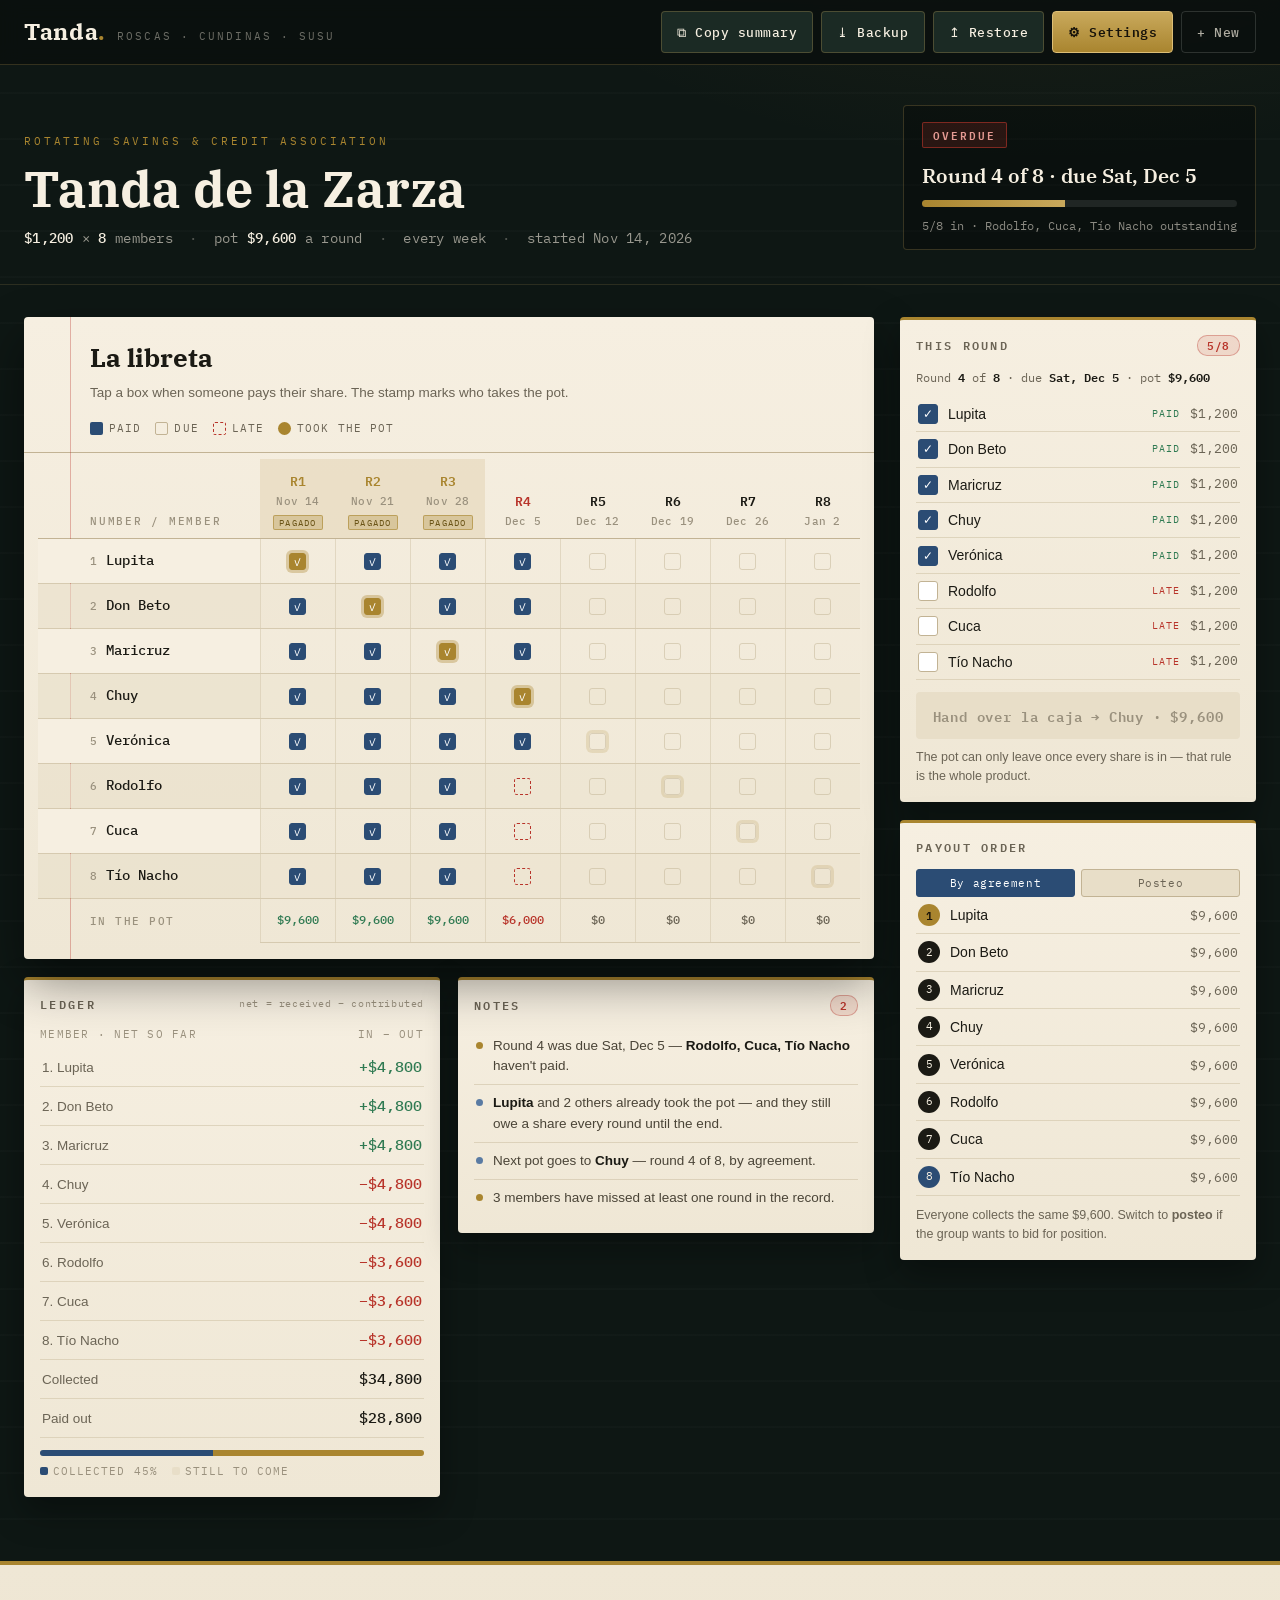
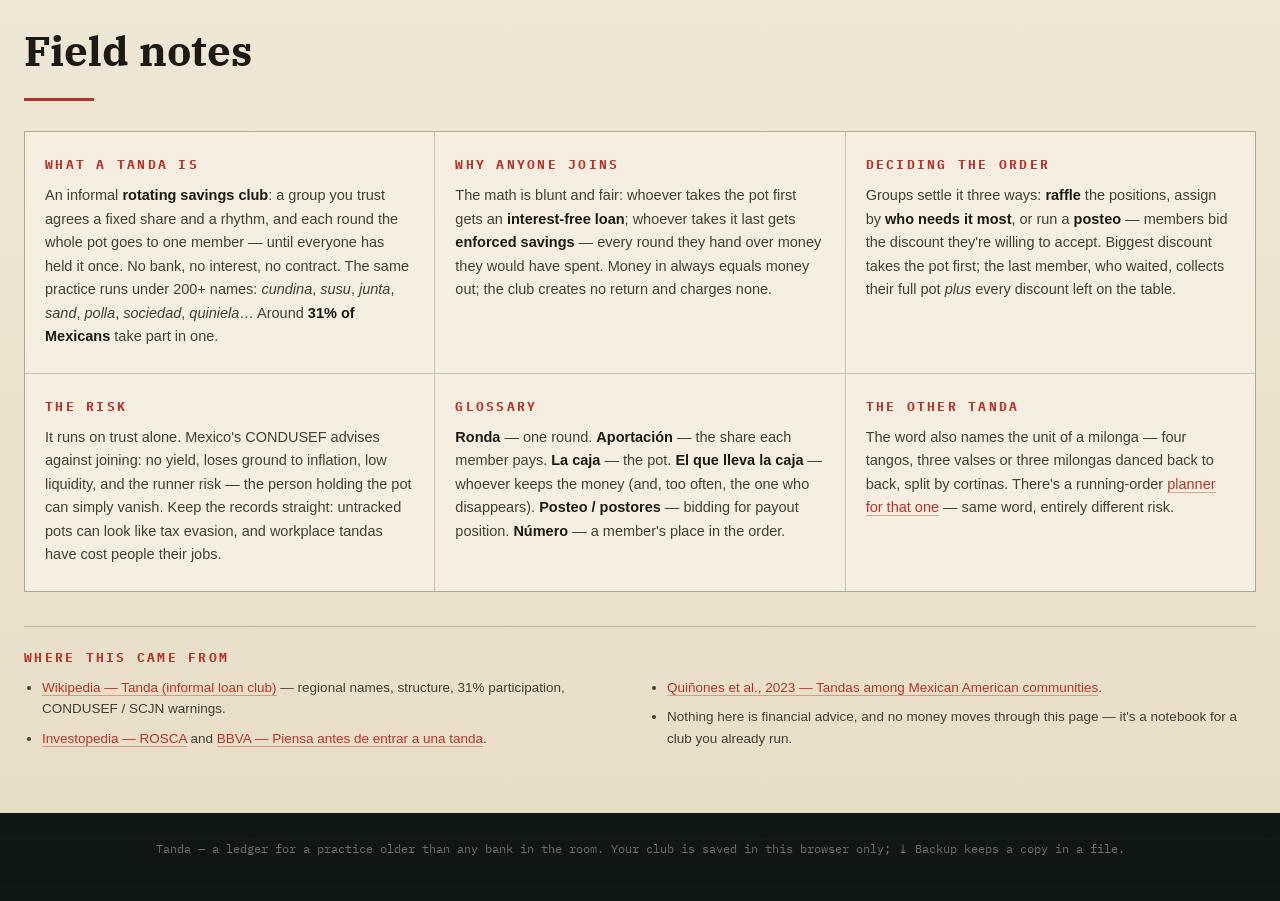
==== index.html @ b84a620b "Initialize project" ====
<!DOCTYPE html>
<html lang="en">
<head>
<meta charset="utf-8">
<meta name="viewport" content="width=device-width, initial-scale=1">
<title>Tanda — the rotating savings club ledger</title>
<meta name="description" content="Tanda, cundina, susu: a rotating savings and credit association. Track rounds, contributions, payouts and who still owes — with the posteo bidding order.">
<link rel="preconnect" href="https://fonts.googleapis.com">
<link rel="preconnect" href="https://fonts.gstatic.com" crossorigin>
<link href="https://fonts.googleapis.com/css2?family=IBM+Plex+Mono:wght@400;500;600&family=IBM+Plex+Serif:ital,wght@0,600;0,700;1,600&display=swap" rel="stylesheet">
<link rel="stylesheet" href="styles.css">
<link rel="icon" href="data:image/svg+xml,%3Csvg xmlns='http://www.w3.org/2000/svg' viewBox='0 0 32 32'%3E%3Crect width='32' height='32' fill='%230e1714'/%3E%3Ctext x='16' y='23' font-family='monospace' font-size='17' fill='%23a9852f' text-anchor='middle'%3ET%3C/text%3E%3C/svg%3E">
</head>
<body>

<header class="topbar">
  <div class="topbar-inner">
    <div class="brand">
      <span class="brand-mark">Tanda</span>
      <span class="brand-sub">roscas · cundinas · susu</span>
    </div>
    <nav class="topbar-actions">
      <button id="btnExport" class="btn" title="Copy a plain-text summary of the club">⧉ Copy summary</button>
      <button id="btnBackup" class="btn" title="Download this club as a file you can keep or move">⤓ Backup</button>
      <button id="btnRestore" class="btn" title="Load a club from a backup file">↥ Restore</button>
      <button id="btnSettings" class="btn btn-brass" title="Club rules, members and payout order">⚙ Settings</button>
      <button id="btnNew" class="btn btn-ghost" title="Start a different club">+ New</button>
    </nav>
  </div>
</header>

<section class="headband">
  <div class="head-inner">
    <div class="head-left">
      <p class="eyebrow">Rotating savings &amp; credit association</p>
      <h1 id="clubName">Tanda</h1>
      <p class="head-meta" id="clubMeta"></p>
    </div>
    <div class="head-right">
      <div class="statusbox">
        <span class="status-pill" id="statusPill">—</span>
        <p class="status-line" id="statusLine">—</p>
        <div class="progress" aria-hidden="true"><i id="progressFill"></i></div>
        <p class="status-sub" id="statusSub"></p>
      </div>
    </div>
  </div>
</section>

<main class="layout">
  <section class="col-main">
    <div class="sheet">
      <div class="sheet-head">
        <div>
          <h2>La libreta</h2>
          <p class="sheet-sub">Tap a box when someone pays their share. The stamp marks who takes the pot.</p>
        </div>
        <div class="legend">
          <span><i class="lg lg-paid"></i> paid</span>
          <span><i class="lg lg-due"></i> due</span>
          <span><i class="lg lg-late"></i> late</span>
          <span><i class="lg lg-stamp"></i> took the pot</span>
        </div>
      </div>
      <div class="matrix-scroll">
        <table id="matrix" class="matrix"></table>
      </div>
    </div>

    <div class="below">
      <div class="panel">
        <h3 class="panel-title">Ledger <span class="panel-note">net = received − contributed</span></h3>
        <div id="ledgerBody"></div>
      </div>

      <div class="panel">
        <h3 class="panel-title">Notes <span id="noteBadge" class="badge"></span></h3>
        <ul id="notesBody" class="notes"></ul>
      </div>
    </div>
  </section>

  <aside class="col-side">
    <div class="panel">
      <h3 class="panel-title">This round <span id="roundBadge" class="badge"></span></h3>
      <div id="roundBody"></div>
    </div>

    <div class="panel">
      <h3 class="panel-title">Payout order</h3>
      <div id="orderBody"></div>
    </div>
  </aside>
</main>

<section class="fieldnotes">
  <div class="fieldnotes-inner">
    <h2 class="fn-title">Field notes</h2>

    <div class="fn-grid">
      <article class="fn-card">
        <h4>What a tanda is</h4>
        <p>An informal <b>rotating savings club</b>: a group you trust agrees a fixed share and a rhythm, and each round the whole pot goes to one member — until everyone has held it once. No bank, no interest, no contract. The same practice runs under 200+ names: <i>cundina</i>, <i>susu</i>, <i>junta</i>, <i>sand</i>, <i>polla</i>, <i>sociedad</i>, <i>quiniela</i>… Around <b>31% of Mexicans</b> take part in one.</p>
      </article>
      <article class="fn-card">
        <h4>Why anyone joins</h4>
        <p>The math is blunt and fair: whoever takes the pot first gets an <b>interest-free loan</b>; whoever takes it last gets <b>enforced savings</b> — every round they hand over money they would have spent. Money in always equals money out; the club creates no return and charges none.</p>
      </article>
      <article class="fn-card">
        <h4>Deciding the order</h4>
        <p>Groups settle it three ways: <b>raffle</b> the positions, assign by <b>who needs it most</b>, or run a <b>posteo</b> — members bid the discount they're willing to accept. Biggest discount takes the pot first; the last member, who waited, collects their full pot <i>plus</i> every discount left on the table.</p>
      </article>
      <article class="fn-card">
        <h4>The risk</h4>
        <p>It runs on trust alone. Mexico's CONDUSEF advises against joining: no yield, loses ground to inflation, low liquidity, and the runner risk — the person holding the pot can simply vanish. Keep the records straight: untracked pots can look like tax evasion, and workplace tandas have cost people their jobs.</p>
      </article>
      <article class="fn-card">
        <h4>Glossary</h4>
        <p><b>Ronda</b> — one round. <b>Aportación</b> — the share each member pays. <b>La caja</b> — the pot. <b>El que lleva la caja</b> — whoever keeps the money (and, too often, the one who disappears). <b>Posteo / postores</b> — bidding for payout position. <b>Número</b> — a member's place in the order.</p>
      </article>
      <article class="fn-card">
        <h4>The other tanda</h4>
        <p>The word also names the unit of a milonga — four tangos, three valses or three milongas danced back to back, split by cortinas. There's a running-order <a href="milonga-planner/index.html">planner for that one</a> — same word, entirely different risk.</p>
      </article>
    </div>

    <div class="fn-sources">
      <h4>Where this came from</h4>
      <ul>
        <li><a href="https://en.wikipedia.org/wiki/Tanda_(informal_loan_club)" target="_blank" rel="noopener">Wikipedia — Tanda (informal loan club)</a> — regional names, structure, 31% participation, CONDUSEF / SCJN warnings.</li>
        <li><a href="https://www.investopedia.com/terms/r/rotating-credit-and-savings-association.asp" target="_blank" rel="noopener">Investopedia — ROSCA</a> and <a href="https://www.bbva.mx/educacion-financiera/blog/piensa-antes-de-entrar-a-una-tanda.html" target="_blank" rel="noopener">BBVA — Piensa antes de entrar a una tanda</a>.</li>
        <li><a href="https://pmc.ncbi.nlm.nih.gov/articles/PMC10242226/" target="_blank" rel="noopener">Quiñones et al., 2023 — Tandas among Mexican American communities</a>.</li>
        <li>Nothing here is financial advice, and no money moves through this page — it's a notebook for a club you already run.</li>
      </ul>
    </div>
  </div>
</section>

<footer class="foot">
  <p>Tanda — a ledger for a practice older than any bank in the room. Your club is saved in this browser only; ⤓ Backup keeps a copy in a file.</p>
</footer>

<!-- Settings -->
<div id="modal" class="modal" hidden role="dialog" aria-modal="true" aria-labelledby="modalTitle">
  <div class="modal-backdrop" data-close></div>
  <div class="modal-card">
    <header class="modal-head">
      <div>
        <p class="eyebrow">Club rules</p>
        <h3 id="modalTitle">Settings</h3>
      </div>
      <button class="modal-x" data-close aria-label="Close">✕</button>
    </header>

    <div class="modal-body">
      <div class="grid-2">
        <label class="field">
          <span>Club name</span>
          <input type="text" id="fName" maxlength="48" placeholder="Tanda de la Zarza">
        </label>
        <label class="field">
          <span>Currency symbol</span>
          <input type="text" id="fCurrency" maxlength="6" placeholder="$">
        </label>
        <label class="field">
          <span>Share per member, per round</span>
          <input type="number" id="fShare" min="1" step="1" placeholder="1200">
        </label>
        <label class="field">
          <span>Rhythm</span>
          <select id="fFreq">
            <option value="7">Weekly</option>
            <option value="14">Every 2 weeks</option>
            <option value="15">Twice a month</option>
            <option value="30">Monthly</option>
          </select>
        </label>
        <label class="field">
          <span>First round due</span>
          <input type="date" id="fStart">
        </label>
        <label class="field">
          <span>Organizer's cut <small>optional</small></span>
          <div class="split">
            <select id="fCommType">
              <option value="none">none</option>
              <option value="pct">% of pot</option>
              <option value="fixed">fixed, per round</option>
            </select>
            <input type="number" id="fCommValue" min="0" step="1" value="0">
          </div>
        </label>
      </div>

      <label class="field">
        <span>Payout order</span>
        <select id="fOrderMode">
          <option value="fixed">By agreement — set the order here</option>
          <option value="posteo">Posteo — members bid a discount for position</option>
        </select>
        <small class="field-hint" id="orderHint"></small>
      </label>

      <div class="field">
        <span>Members <small>— the numbers, top takes the pot first</small></span>
        <div id="membersList" class="members-list"></div>
        <button id="btnAddMember" class="btn btn-small">+ Add member</button>
      </div>
    </div>

    <footer class="modal-foot">
      <button id="btnDeleteClub" class="btn btn-ghost btn-danger">Delete club</button>
      <span class="spacer"></span>
      <button id="btnCancel" class="btn btn-ghost" data-close>Cancel</button>
      <button id="btnSave" class="btn btn-brass">Save</button>
    </footer>
  </div>
</div>

<input type="file" id="restoreFile" accept=".json,application/json" hidden aria-hidden="true">

<div id="toast" class="toast" role="status" aria-live="polite"></div>

<script src="app.js"></script>
</body>
</html>
---- styles.css ----
/* ============================================================
   TANDA — rotating savings club ledger
   Aesthetic: the notebook the club is actually kept in.
   Bottle-green desk · cream ledger paper · red margin rule ·
   indigo ink · brass stamps. IBM Plex Serif + Mono.
   ============================================================ */

:root{
  --desk:        #0e1714;
  --desk-2:      #14201b;
  --desk-3:      #1b2a24;
  --paper:       #f6efe1;
  --paper-2:     #efe7d5;
  --paper-3:     #e8dec8;
  --rule:        #d6cab0;
  --rule-2:      #c2b394;
  --ink:         #1b1a14;
  --ink-soft:    #6b6455;
  --ink-faint:   #9a917e;
  --red:         #b8342a;
  --red-soft:    #d9695f;
  --indigo:      #2b4c74;
  --indigo-soft: #5a7ba3;
  --brass:       #a9852f;
  --brass-soft:  #c9a95c;
  --ok:          #2f7a52;
  --shadow:      0 22px 50px rgba(0,0,0,.45);
  --serif: "IBM Plex Serif", Georgia, "Times New Roman", serif;
  --mono:  "IBM Plex Mono", ui-monospace, SFMono-Regular, Menlo, monospace;
  --sans:  -apple-system, BlinkMacSystemFont, "Segoe UI", Roboto, "Helvetica Neue", Arial, sans-serif;
  --rad: 4px;
}

*{ box-sizing:border-box; }
body{
  margin:0;
  background:
    radial-gradient(1000px 520px at 82% -6%, rgba(169,133,47,.10), transparent 60%),
    repeating-linear-gradient(180deg, rgba(255,255,255,.014) 0 2px, transparent 2px 46px),
    var(--desk);
  color:var(--paper);
  font-family:var(--sans);
  font-size:16px;
  line-height:1.6;
  -webkit-font-smoothing:antialiased;
}
a{ color:var(--brass-soft); text-decoration:none; border-bottom:1px solid rgba(201,169,92,.4); }
a:hover{ color:#e3ca92; border-bottom-color:#e3ca92; }
code{ font-family:var(--mono); font-size:.9em; background:rgba(255,255,255,.07); padding:1px 5px; border-radius:3px; }

/* ---------- Buttons ---------- */
.btn{
  font-family:var(--mono); font-size:13px; font-weight:500; letter-spacing:.04em;
  color:var(--paper); background:var(--desk-3);
  border:1px solid rgba(201,169,92,.28); padding:9px 15px; border-radius:var(--rad);
  cursor:pointer; transition:.15s; white-space:nowrap;
}
.btn:hover{ background:#24352d; border-color:var(--brass-soft); transform:translateY(-1px); }
.btn:active{ transform:none; }
.btn-brass{ background:linear-gradient(180deg, #c9a95c, #a9852f); color:#16120a; border-color:#dcbe76; font-weight:600; }
.btn-brass:hover{ background:linear-gradient(180deg, #dcbe76, #b89438); color:#16120a; }
.btn-ghost{ background:transparent; border-color:rgba(255,255,255,.14); color:rgba(246,239,225,.7); }
.btn-ghost:hover{ color:var(--paper); background:rgba(255,255,255,.05); border-color:rgba(255,255,255,.3); }
.btn-small{ padding:6px 11px; font-size:12px; }
.btn-danger{ color:var(--red-soft); border-color:rgba(184,52,42,.5); }
.btn-danger:hover{ background:var(--red); color:#fff; border-color:var(--red); }
.btn[disabled]{ opacity:.45; cursor:not-allowed; transform:none !important; }

/* ---------- Topbar ---------- */
.topbar{
  position:sticky; top:0; z-index:40;
  background:rgba(10,16,14,.9); backdrop-filter:blur(10px);
  border-bottom:1px solid rgba(201,169,92,.22);
}
.topbar-inner{
  max-width:1300px; margin:0 auto; padding:11px 24px;
  display:flex; align-items:center; gap:18px; justify-content:space-between;
}
.brand{ display:flex; align-items:baseline; gap:12px; min-width:0; }
.brand-mark{
  font-family:var(--serif); font-weight:700; font-size:23px; letter-spacing:.03em;
  color:var(--paper); line-height:1;
}
.brand-mark::after{ content:"."; color:var(--brass); }
.brand-sub{
  font-family:var(--mono); text-transform:uppercase; letter-spacing:.2em;
  font-size:10.5px; color:rgba(246,239,225,.42); white-space:nowrap;
}
.topbar-actions{ display:flex; gap:8px; flex-wrap:wrap; justify-content:flex-end; }

/* ---------- Head band ---------- */
.headband{ border-bottom:1px solid rgba(201,169,92,.16); }
.head-inner{
  max-width:1300px; margin:0 auto; padding:40px 24px 34px;
  display:flex; gap:36px; align-items:flex-end; justify-content:space-between; flex-wrap:wrap;
}
.eyebrow{
  font-family:var(--mono); text-transform:uppercase; letter-spacing:.26em;
  font-size:11px; color:var(--brass); margin:0 0 12px;
}
.head-left h1{
  font-family:var(--serif); font-weight:700; font-size:clamp(30px,4.4vw,50px);
  line-height:1.08; margin:0; color:var(--paper);
}
.head-meta{
  margin:12px 0 0; font-family:var(--mono); font-size:13.5px; color:rgba(246,239,225,.6);
  letter-spacing:.02em;
}
.head-meta b{ color:var(--paper); font-weight:500; }
.head-meta .sep{ color:rgba(246,239,225,.3); margin:0 8px; }

.statusbox{
  min-width:300px; padding:16px 18px 14px;
  background:rgba(0,0,0,.28); border:1px solid rgba(201,169,92,.24); border-radius:var(--rad);
}
.status-pill{
  display:inline-block; font-family:var(--mono); font-size:11px; font-weight:600;
  text-transform:uppercase; letter-spacing:.18em; padding:3px 10px; border-radius:2px;
  background:rgba(90,123,163,.22); color:#a8c2e0; border:1px solid rgba(90,123,163,.5);
}
.status-pill.warn{ background:rgba(184,52,42,.18); color:#e59a93; border-color:rgba(184,52,42,.6); }
.status-pill.done{ background:rgba(47,122,82,.2); color:#8fd0ac; border-color:rgba(47,122,82,.55); }
.status-pill.ready{ background:rgba(169,133,47,.2); color:#e3ca92; border-color:rgba(169,133,47,.6); }
.status-line{
  margin:12px 0 8px; font-family:var(--serif); font-size:20px; font-weight:600; color:var(--paper);
}
.progress{ height:7px; background:rgba(255,255,255,.09); border-radius:4px; overflow:hidden; }
.progress i{ display:block; height:100%; background:linear-gradient(90deg, var(--brass), var(--brass-soft)); transition:width .4s ease; }
.status-sub{ margin:9px 0 0; font-family:var(--mono); font-size:12px; color:rgba(246,239,225,.55); }

/* ---------- Layout ---------- */
.layout{
  max-width:1300px; margin:0 auto; padding:32px 24px 16px;
  display:grid; grid-template-columns:minmax(0,1fr) 356px; gap:26px; align-items:start;
}
.col-side{ display:flex; flex-direction:column; gap:18px; position:sticky; top:74px; }
.below{ display:grid; grid-template-columns:1fr 1fr; gap:18px; margin-top:18px; align-items:start; }
.panel-note{ font-family:var(--mono); font-size:10px; letter-spacing:.06em; text-transform:none; color:var(--ink-faint); font-weight:400; }

/* ---------- Paper sheet (matrix) ---------- */
.sheet{
  background:linear-gradient(180deg, var(--paper), var(--paper-2));
  color:var(--ink); border-radius:var(--rad); box-shadow:var(--shadow);
  position:relative; overflow:hidden;
}
.sheet::before{
  content:""; position:absolute; top:0; bottom:0; left:46px; width:1px;
  background:rgba(184,52,42,.34); z-index:1;
}
.sheet-head{
  display:flex; justify-content:space-between; align-items:flex-end; gap:16px;
  padding:20px 22px 14px 66px; border-bottom:1.5px solid var(--rule-2); flex-wrap:wrap;
}
.sheet-head h2{
  font-family:var(--serif); font-size:26px; margin:0; font-weight:700; color:var(--ink);
}
.sheet-sub{ margin:4px 0 0; font-size:13.5px; color:var(--ink-soft); }
.legend{ display:flex; gap:14px; flex-wrap:wrap; font-family:var(--mono); font-size:11px; text-transform:uppercase; letter-spacing:.1em; color:var(--ink-soft); }
.legend span{ display:flex; align-items:center; gap:6px; }
.lg{ width:13px; height:13px; border-radius:2px; display:block; }
.lg-paid{ background:var(--indigo); }
.lg-due{ background:transparent; border:1.5px solid var(--rule-2); }
.lg-late{ background:transparent; border:1.5px dashed var(--red); }
.lg-stamp{ background:var(--brass); border-radius:50%; }

.matrix-scroll{ overflow-x:auto; padding:6px 14px 16px; }
.matrix{ border-collapse:collapse; width:100%; font-family:var(--mono); }

.matrix th, .matrix td{ padding:0; }
.matrix thead th{
  vertical-align:bottom; padding:12px 4px 8px; text-align:center;
  font-weight:500; font-size:11.5px; color:var(--ink-soft);
  border-bottom:1.5px solid var(--rule-2); min-width:64px;
}
.matrix thead th.col-name{
  text-align:left; padding-left:52px; min-width:190px;
  font-size:11px; letter-spacing:.16em; text-transform:uppercase; color:var(--ink-faint);
}
.th-round{ display:flex; flex-direction:column; align-items:center; gap:2px; }
.th-round b{ font-size:13px; color:var(--ink); font-weight:600; }
.th-round span{ font-size:10.5px; color:var(--ink-faint); letter-spacing:.02em; }
th.is-current .th-round b{ color:var(--indigo); }
th.is-late .th-round b{ color:var(--red); }
th.is-done{ background:rgba(169,133,47,.13); }
th.is-done .th-round b{ color:var(--brass); }
.th-stamp{
  display:inline-block; margin-top:3px; font-size:9px; letter-spacing:.14em;
  text-transform:uppercase; color:#6a5417; background:rgba(169,133,47,.28);
  border:1px solid rgba(169,133,47,.6); border-radius:2px; padding:1px 5px;
  font-family:var(--mono); cursor:pointer; transition:.13s;
}
button.th-stamp:hover{ background:rgba(184,52,42,.2); border-color:var(--red); color:var(--red); }

.matrix tbody th{
  text-align:left; font-weight:500; padding:0 10px 0 52px; font-size:13.5px;
  color:var(--ink); border-bottom:1px solid var(--rule); height:44px;
  position:sticky; left:0; background:var(--paper); z-index:2;
  white-space:nowrap;
}
.matrix tbody tr:nth-child(even) th{ background:rgba(232,222,200,.55); }
.matrix tbody tr:nth-child(even) td{ background:rgba(232,222,200,.35); }
.name-order{ color:var(--ink-faint); font-size:11px; margin-right:9px; }
.name-bid{ color:var(--brass); font-size:10.5px; margin-left:8px; letter-spacing:.04em; }
.name-you{ color:var(--indigo); font-size:10px; letter-spacing:.1em; text-transform:uppercase; margin-left:8px; }

.matrix td{ border-bottom:1px solid var(--rule); border-left:1px solid rgba(214,202,176,.6); text-align:center; height:44px; }

.cell{
  width:100%; height:44px; background:none; border:none; cursor:pointer;
  display:grid; place-items:center; padding:0; font:inherit;
}
.cell-box{
  width:17px; height:17px; border-radius:3px; border:1.5px solid var(--rule-2);
  display:grid; place-items:center; font-size:11px; color:#fff; transition:.13s;
}
.cell:hover .cell-box{ border-color:var(--indigo); transform:scale(1.12); }
.cell.is-paid .cell-box{ background:var(--indigo); border-color:var(--indigo); }
.cell.is-late .cell-box{ border-style:dashed; border-color:var(--red); }
.cell.is-late:hover .cell-box{ background:rgba(184,52,42,.15); }
.cell.is-recipient .cell-box{ box-shadow:0 0 0 3px rgba(169,133,47,.35); }
.cell.is-paid.is-recipient .cell-box{ background:var(--brass); border-color:var(--brass); }
.cell.is-future .cell-box{ opacity:.5; }
.cell[disabled]{ cursor:not-allowed; }
.cell[disabled]:hover .cell-box{ transform:none; border-color:var(--rule-2); }

.matrix tfoot td, .matrix tfoot th{
  padding:9px 4px; font-size:11.5px; color:var(--ink-soft); text-align:center;
  border-top:1.5px solid var(--rule-2); font-weight:500;
}
.matrix tfoot th{ text-align:left; padding-left:52px; text-transform:uppercase; letter-spacing:.14em; font-size:10.5px; color:var(--ink-faint); }
.matrix tfoot .full{ color:var(--ok); }
.matrix tfoot .partial{ color:var(--red); }
.col-name-foot{ text-align:left !important; }

/* ---------- Side panels ---------- */
.panel{
  background:linear-gradient(180deg, var(--paper), var(--paper-2));
  color:var(--ink); border-radius:var(--rad); box-shadow:0 14px 34px rgba(0,0,0,.34);
  padding:15px 16px 17px; border-top:3px solid var(--brass);
}
.panel-title{
  font-family:var(--mono); text-transform:uppercase; letter-spacing:.2em; font-size:11.5px;
  font-weight:600; color:var(--ink-soft); margin:0 0 12px;
  display:flex; align-items:center; justify-content:space-between; gap:8px;
}
.badge{
  font-family:var(--mono); font-size:10.5px; letter-spacing:.06em; font-weight:600;
  background:rgba(43,76,116,.13); color:var(--indigo); border:1px solid rgba(43,76,116,.3);
  border-radius:10px; padding:1px 9px;
}
.badge.warn{ background:rgba(184,52,42,.12); color:var(--red); border-color:rgba(184,52,42,.35); }
.badge.brass{ background:rgba(169,133,47,.16); color:#7d6220; border-color:rgba(169,133,47,.45); }

/* round panel */
.round-meta{ font-family:var(--mono); font-size:12px; color:var(--ink-soft); margin:0 0 10px; }
.round-meta b{ color:var(--ink); font-weight:600; }
.payers{ list-style:none; margin:0 0 12px; padding:0; }
.payers li{
  display:flex; align-items:center; gap:10px; padding:6px 2px;
  border-bottom:1px solid rgba(214,202,176,.7); font-size:14px;
}
.payer-btn{
  width:20px; height:20px; flex:none; border-radius:3px; cursor:pointer;
  border:1.5px solid var(--rule-2); background:#fff; display:grid; place-items:center;
  color:#fff; font-size:12px; line-height:1; transition:.13s; padding:0;
}
.payer-btn:hover{ border-color:var(--indigo); }
.payer-btn.on{ background:var(--indigo); border-color:var(--indigo); }
.payer-name{ flex:1; min-width:0; white-space:nowrap; overflow:hidden; text-overflow:ellipsis; }
.payer-amt{ font-family:var(--mono); font-size:13px; color:var(--ink-soft); font-variant-numeric:tabular-nums; }
.payer-flag{ font-family:var(--mono); font-size:10px; letter-spacing:.1em; text-transform:uppercase; color:var(--red); }
.payer-flag.ok{ color:var(--ok); }
.payer-flag.wait{ color:var(--ink-faint); }

.payout-btn{
  width:100%; padding:12px; border:none; border-radius:var(--rad); cursor:pointer;
  background:linear-gradient(180deg, #c9a95c, #a9852f); color:#17120a;
  font-family:var(--mono); font-weight:600; font-size:13.5px; letter-spacing:.06em;
  transition:.15s; box-shadow:0 6px 16px rgba(169,133,47,.3);
}
.payout-btn:hover{ background:linear-gradient(180deg, #dcbe76, #b89438); transform:translateY(-1px); }
.payout-btn[disabled]{ background:var(--paper-3); color:var(--ink-faint); box-shadow:none; cursor:not-allowed; transform:none; }
.payout-done{
  display:flex; align-items:center; justify-content:space-between; gap:10px;
  background:rgba(47,122,82,.12); border:1px solid rgba(47,122,82,.4); border-radius:var(--rad);
  padding:10px 12px; font-family:var(--mono); font-size:12.5px; color:#1f5b3b;
}
.payout-done button{
  background:none; border:none; color:var(--ink-soft); font-family:var(--mono); font-size:11px;
  cursor:pointer; text-decoration:underline; padding:0;
}
.payout-done button:hover{ color:var(--red); }

/* order panel */
.order-list{ list-style:none; margin:0 0 10px; padding:0; }
.order-list li{
  display:flex; align-items:center; gap:10px; padding:7px 2px;
  border-bottom:1px solid rgba(214,202,176,.7); font-size:14px;
}
.order-no{
  font-family:var(--mono); font-size:11px; width:22px; height:22px; flex:none;
  display:grid; place-items:center; border-radius:50%;
  background:var(--ink); color:var(--paper);
}
.order-list li:first-child .order-no{ background:var(--brass); color:#17120a; font-weight:600; }
.order-list li:last-child .order-no{ background:var(--indigo); }
.order-name{ flex:1; min-width:0; white-space:nowrap; overflow:hidden; text-overflow:ellipsis; }
.order-amt{ font-family:var(--mono); font-size:12.5px; color:var(--ink-soft); font-variant-numeric:tabular-nums; }
.order-bid{
  font-family:var(--mono); font-size:10.5px; color:#7d6220; background:rgba(169,133,47,.16);
  border:1px solid rgba(169,133,47,.4); border-radius:2px; padding:1px 6px;
}
.order-mode{
  display:flex; gap:6px; margin-top:2px;
}
.mode-btn{
  flex:1; padding:6px; font-family:var(--mono); font-size:11px; letter-spacing:.06em;
  background:var(--paper-3); border:1px solid var(--rule-2); color:var(--ink-soft);
  border-radius:3px; cursor:pointer; transition:.13s;
}
.mode-btn:hover{ border-color:var(--ink-soft); }
.mode-btn.on{ background:var(--indigo); border-color:var(--indigo); color:#fff; }
.mode-hint{ margin:9px 0 0; font-size:12.5px; color:var(--ink-soft); line-height:1.5; }

/* ledger panel */
.ledger-row{
  display:flex; align-items:baseline; justify-content:space-between; gap:10px;
  padding:7px 2px; border-bottom:1px solid rgba(214,202,176,.7); font-size:13.5px;
}
.ledger-k{ color:var(--ink-soft); }
.ledger-v{ font-family:var(--mono); font-size:15px; font-weight:500; color:var(--ink); font-variant-numeric:tabular-nums; }
.ledger-v.pos{ color:var(--ok); }
.ledger-v.neg{ color:var(--red); }
.ledger-head{ display:flex; justify-content:space-between; font-family:var(--mono); font-size:10.5px; text-transform:uppercase; letter-spacing:.12em; color:var(--ink-faint); padding-bottom:6px; }
.ledger-bar{ height:6px; background:var(--paper-3); border-radius:3px; overflow:hidden; margin-top:12px; display:flex; }
.ledger-bar i{ display:block; height:100%; }
.ledger-bar .in{ background:var(--indigo); }
.ledger-bar .out{ background:var(--brass); }
.ledger-legend{ display:flex; gap:14px; margin-top:7px; font-family:var(--mono); font-size:10.5px; text-transform:uppercase; letter-spacing:.1em; color:var(--ink-faint); }
.ledger-legend i{ width:8px; height:8px; border-radius:2px; display:inline-block; margin-right:5px; }

/* notes */
.notes{ list-style:none; margin:0; padding:0; }
.notes li{
  display:flex; gap:10px; padding:8px 2px; font-size:13.5px; line-height:1.5;
  color:#4a4437; align-items:flex-start;
}
.notes li + li{ border-top:1px solid rgba(214,202,176,.75); }
.notes .dot{ flex:none; width:7px; height:7px; border-radius:50%; margin-top:6px; background:var(--ink-faint); }
.notes li.ok   .dot{ background:var(--ok); }
.notes li.info .dot{ background:var(--indigo-soft); }
.notes li.warn .dot{ background:var(--brass); }
.notes li.err  .dot{ background:var(--red); box-shadow:0 0 0 3px rgba(184,52,42,.16); }
.notes li b{ color:var(--ink); font-weight:600; }
.notes-empty{ color:var(--ink-faint); font-size:13.5px; padding:4px 2px; }

/* ---------- Field notes ---------- */
.fieldnotes{
  margin-top:48px; background:linear-gradient(180deg, var(--paper-2), var(--paper-3));
  color:var(--ink); border-top:4px solid var(--brass);
}
.fieldnotes-inner{ max-width:1300px; margin:0 auto; padding:52px 24px 56px; }
.fn-title{ font-family:var(--serif); font-size:clamp(28px,4vw,42px); margin:0; font-weight:700; }
.fn-title::after{ content:""; display:block; width:70px; height:3px; background:var(--red); margin-top:14px; }
.fn-grid{
  margin-top:30px; display:grid; gap:1px;
  grid-template-columns:repeat(3, minmax(0,1fr));
  background:rgba(27,26,20,.16); border:1px solid rgba(27,26,20,.16);
}
.fn-card{ background:var(--paper); padding:22px 20px 24px; }
.fn-card h4{
  font-family:var(--mono); text-transform:uppercase; letter-spacing:.18em; font-size:12.5px;
  margin:0 0 10px; color:var(--red);
}
.fn-card p{ margin:0; font-size:14.5px; line-height:1.62; color:#453f33; }
.fn-card b{ color:var(--ink); }
.fn-card a{ color:var(--red); border-bottom-color:rgba(184,52,42,.4); }
.fn-sources{ margin-top:34px; border-top:1px solid rgba(27,26,20,.2); padding-top:20px; }
.fn-sources h4{ font-family:var(--mono); text-transform:uppercase; letter-spacing:.18em; font-size:12.5px; margin:0 0 10px; color:var(--red); }
.fn-sources ul{ margin:0; padding-left:18px; columns:2; column-gap:36px; }
.fn-sources li{ font-size:13.5px; line-height:1.6; color:#453f33; margin-bottom:8px; break-inside:avoid; }
.fn-sources a{ color:var(--red); border-bottom-color:rgba(184,52,42,.4); }

.foot{ padding:26px 24px 42px; text-align:center; }
.foot p{ margin:0; font-family:var(--mono); font-size:12px; color:rgba(246,239,225,.4); }

/* ---------- Modal ---------- */
.modal{ position:fixed; inset:0; z-index:80; display:flex; align-items:center; justify-content:center; padding:24px; }
.modal[hidden]{ display:none; }
.modal-backdrop{ position:absolute; inset:0; background:rgba(5,9,8,.82); backdrop-filter:blur(3px); animation:fade .18s ease both; }
@keyframes fade{ from{opacity:0} to{opacity:1} }
.modal-card{
  position:relative; width:min(720px,100%); max-height:min(88vh,860px); overflow:auto;
  background:var(--paper); color:var(--ink); border-radius:var(--rad);
  box-shadow:var(--shadow); animation:pop .22s cubic-bezier(.2,.8,.25,1) both;
  border-top:5px solid var(--brass);
}
@keyframes pop{ from{opacity:0; transform:translateY(16px) scale(.985)} to{opacity:1; transform:none} }
.modal-head{
  display:flex; justify-content:space-between; align-items:flex-start; gap:14px;
  padding:20px 22px 14px; border-bottom:1.5px solid var(--rule-2);
}
.modal-head .eyebrow{ color:var(--red); margin-bottom:6px; }
.modal-head h3{ font-family:var(--serif); font-size:26px; margin:0; }
.modal-x{
  background:none; border:1px solid var(--rule-2); color:var(--ink-soft);
  width:32px; height:32px; border-radius:3px; cursor:pointer; font-size:14px;
}
.modal-x:hover{ background:var(--red); color:#fff; border-color:var(--red); }
.modal-body{ padding:20px 22px 8px; }
.grid-2{ display:grid; grid-template-columns:1fr 1fr; gap:16px; }
.field{ display:block; margin-bottom:18px; }
.field > span{
  display:block; font-family:var(--mono); font-size:11px; text-transform:uppercase;
  letter-spacing:.14em; color:var(--ink-soft); margin-bottom:7px;
}
.field > span small{ text-transform:none; letter-spacing:0; color:var(--ink-faint); }
.field input, .field select{
  width:100%; font-family:var(--mono); font-size:14.5px; color:var(--ink);
  background:#fff; border:1px solid var(--rule-2); border-radius:3px; padding:10px 11px;
}
.field input:focus, .field select:focus{ outline:none; border-color:var(--indigo); box-shadow:0 0 0 3px rgba(43,76,116,.14); }
.field-hint{ display:block; margin-top:7px; font-size:12.5px; color:var(--ink-soft); line-height:1.5; }
.split{ display:flex; gap:8px; }
.split select{ flex:1.2; }
.split input{ flex:1; }
.members-list{ display:flex; flex-direction:column; gap:7px; margin-bottom:10px; }
.member-row{ display:flex; gap:7px; align-items:center; }
.member-row input.m-name{ flex:1; }
.member-row input.m-bid{ width:82px; text-align:right; }
.member-row .m-tools{ display:flex; gap:4px; }
.m-btn{
  width:28px; height:34px; border:1px solid var(--rule-2); background:#fff;
  color:var(--ink-soft); border-radius:3px; cursor:pointer; font-size:13px;
}
.m-btn:hover{ background:var(--ink); color:var(--paper); border-color:var(--ink); }
.m-btn.danger:hover{ background:var(--red); border-color:var(--red); color:#fff; }
.bid-head{ display:flex; gap:7px; margin-bottom:6px; font-family:var(--mono); font-size:10px; text-transform:uppercase; letter-spacing:.1em; color:var(--ink-faint); }
.bid-head .b1{ flex:1; }
.bid-head .b2{ width:82px; text-align:right; }
.bid-head .b3{ width:96px; }
.modal-foot{
  display:flex; gap:9px; align-items:center; padding:14px 22px 20px;
  border-top:1.5px solid var(--rule-2); position:sticky; bottom:0; background:var(--paper);
}
.modal-foot .spacer{ flex:1; }
.modal-foot .btn-ghost{ color:var(--ink-soft); border-color:var(--rule-2); }
.modal-foot .btn-ghost:hover{ background:rgba(27,26,20,.06); color:var(--ink); }
.modal-foot .btn-danger{ color:var(--red); border-color:rgba(184,52,42,.45); }

/* ---------- Toast ---------- */
.toast{
  position:fixed; left:50%; bottom:26px; transform:translate(-50%, 20px);
  background:var(--brass); color:#17120a; font-family:var(--mono);
  font-size:13px; font-weight:600; letter-spacing:.06em;
  padding:12px 20px; border-radius:3px; opacity:0; pointer-events:none;
  transition:.24s ease; z-index:90; box-shadow:var(--shadow); max-width:min(90vw,520px); text-align:center;
}
.toast.show{ opacity:1; transform:translate(-50%, 0); }

/* ---------- Responsive ---------- */
@media (max-width:1080px){
  .layout{ grid-template-columns:1fr; }
  .col-side{ position:static; }
  .fn-grid{ grid-template-columns:repeat(2, minmax(0,1fr)); }
}
@media (max-width:760px){
  .fn-grid{ grid-template-columns:1fr; }
  .below{ grid-template-columns:1fr; }
}
@media (max-width:720px){
  .topbar-inner{ flex-direction:column; align-items:flex-start; gap:10px; padding:12px 16px; }
  .topbar-actions{ width:100%; }
  .topbar-actions .btn{ flex:1; }
  .head-inner{ padding:30px 16px 26px; gap:24px; }
  .statusbox{ min-width:0; width:100%; }
  .layout{ padding:24px 16px; }
  .grid-2{ grid-template-columns:1fr; }
  .sheet::before{ left:20px; }
  .sheet-head{ padding-left:34px; }
  .matrix tbody th{ padding-left:26px; position:static; }
  .matrix thead th.col-name{ padding-left:26px; }
  .matrix tfoot th{ padding-left:26px; }
  .fn-sources ul{ columns:1; }
  .fieldnotes-inner{ padding:40px 16px; }
}
@media (prefers-reduced-motion: reduce){
  *{ animation-duration:.01ms !important; transition-duration:.01ms !important; }
}
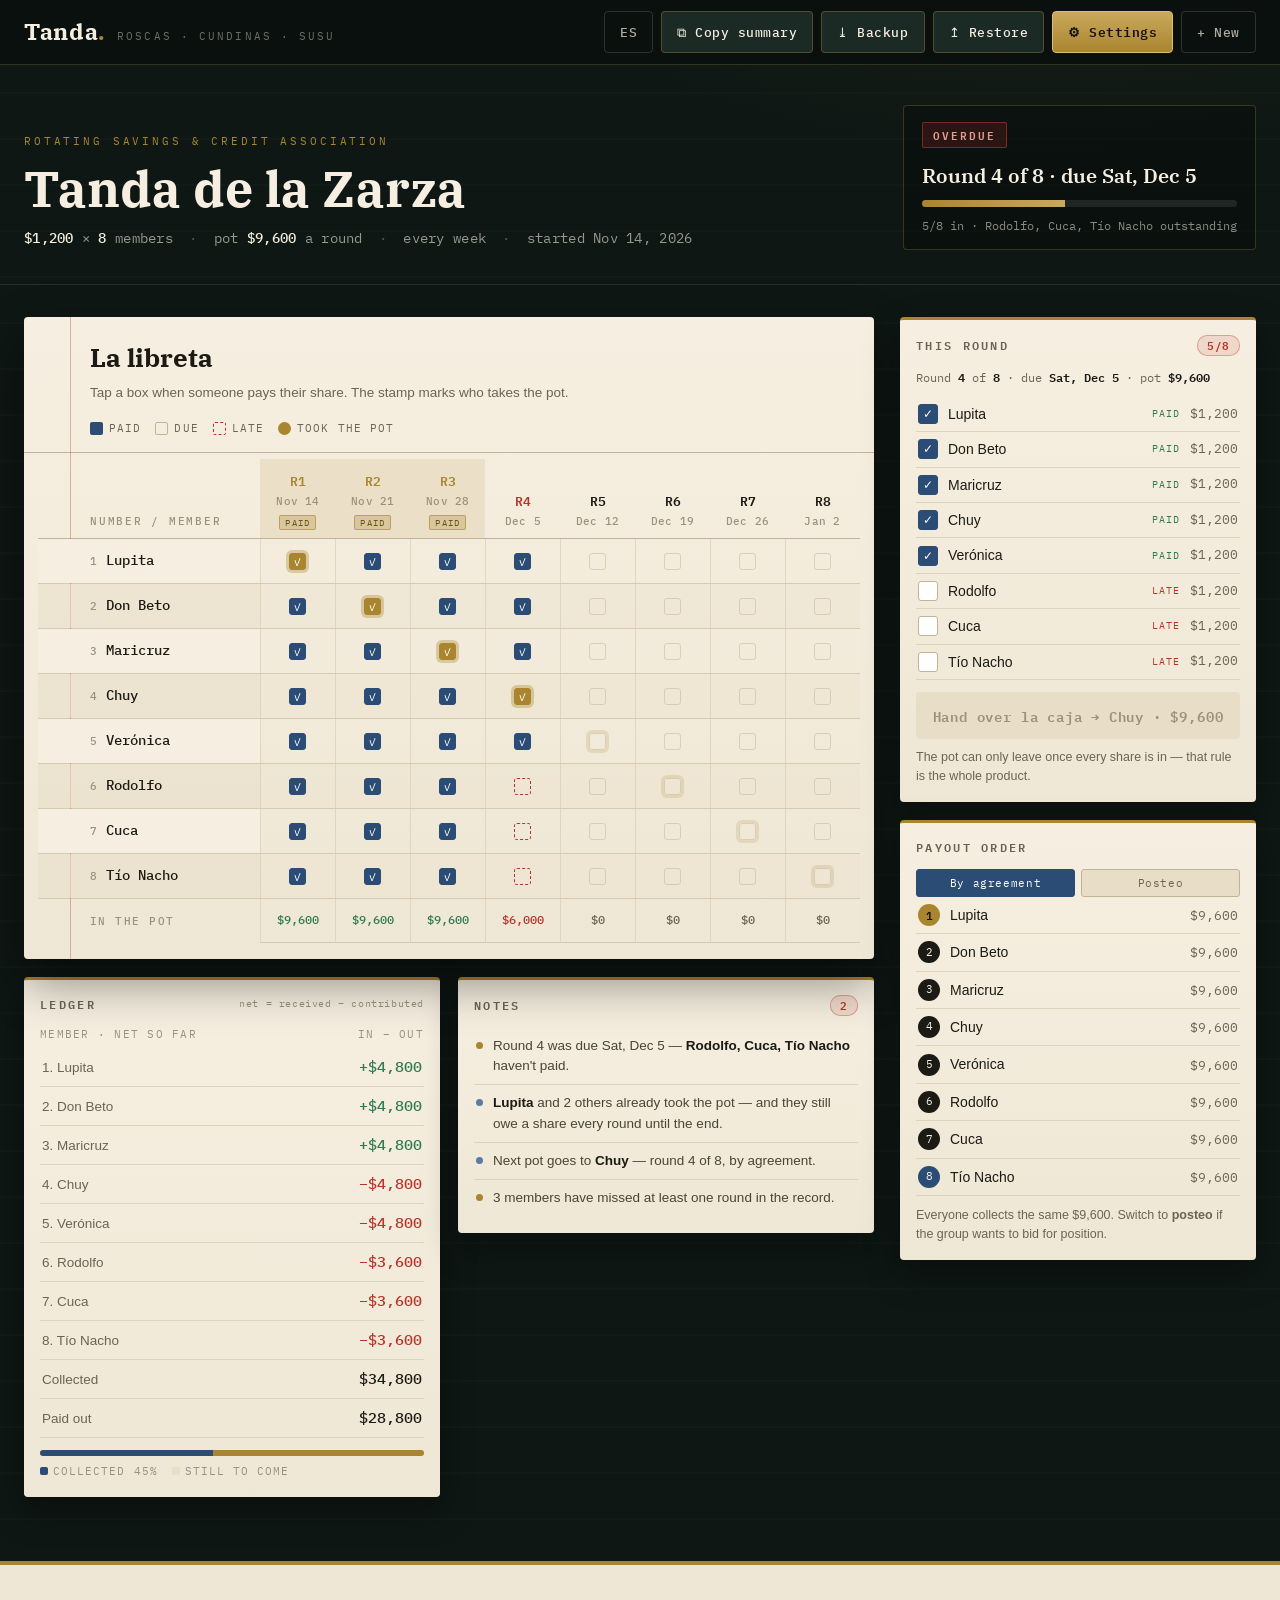
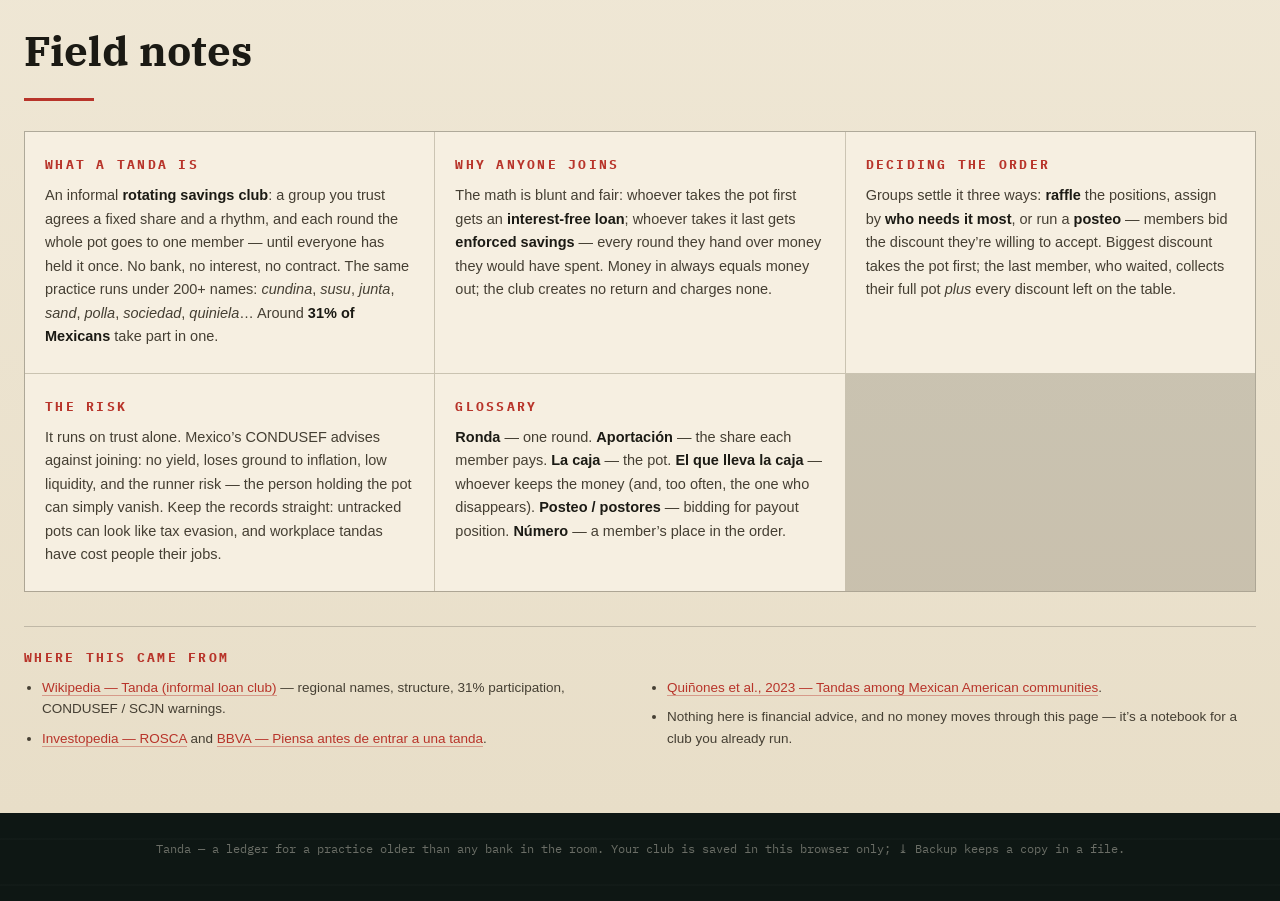
==== commit 8b8b3b32: "Make the ledger the whole app and add an ES/EN language switch The repo shipped two notebooks sharin" ====
--- a/index.html
+++ b/index.html
@@ -20,11 +20,12 @@
       <span class="brand-sub">roscas · cundinas · susu</span>
     </div>
     <nav class="topbar-actions">
-      <button id="btnExport" class="btn" title="Copy a plain-text summary of the club">⧉ Copy summary</button>
-      <button id="btnBackup" class="btn" title="Download this club as a file you can keep or move">⤓ Backup</button>
-      <button id="btnRestore" class="btn" title="Load a club from a backup file">↥ Restore</button>
-      <button id="btnSettings" class="btn btn-brass" title="Club rules, members and payout order">⚙ Settings</button>
-      <button id="btnNew" class="btn btn-ghost" title="Start a different club">+ New</button>
+      <button id="btnLang" class="btn btn-ghost" title="Cambiar a español">ES</button>
+      <button id="btnExport" class="btn" data-i18n="nav.export" data-i18n-title="nav.export.t" title="Copy a plain-text summary of the club">⧉ Copy summary</button>
+      <button id="btnBackup" class="btn" data-i18n="nav.backup" data-i18n-title="nav.backup.t" title="Download this club as a file you can keep or move">⤓ Backup</button>
+      <button id="btnRestore" class="btn" data-i18n="nav.restore" data-i18n-title="nav.restore.t" title="Load a club from a backup file">↥ Restore</button>
+      <button id="btnSettings" class="btn btn-brass" data-i18n="nav.settings" data-i18n-title="nav.settings.t" title="Club rules, members and payout order">⚙ Settings</button>
+      <button id="btnNew" class="btn btn-ghost" data-i18n="nav.new" data-i18n-title="nav.new.t" title="Start a different club">+ New</button>
     </nav>
   </div>
 </header>
@@ -32,7 +33,7 @@
 <section class="headband">
   <div class="head-inner">
     <div class="head-left">
-      <p class="eyebrow">Rotating savings &amp; credit association</p>
+      <p class="eyebrow" data-i18n="head.eyebrow">Rotating savings &amp; credit association</p>
       <h1 id="clubName">Tanda</h1>
       <p class="head-meta" id="clubMeta"></p>
     </div>
@@ -52,14 +53,14 @@
     <div class="sheet">
       <div class="sheet-head">
         <div>
-          <h2>La libreta</h2>
-          <p class="sheet-sub">Tap a box when someone pays their share. The stamp marks who takes the pot.</p>
+          <h2 data-i18n="sheet.title">La libreta</h2>
+          <p class="sheet-sub" data-i18n="sheet.sub">Tap a box when someone pays their share. The stamp marks who takes the pot.</p>
         </div>
         <div class="legend">
-          <span><i class="lg lg-paid"></i> paid</span>
-          <span><i class="lg lg-due"></i> due</span>
-          <span><i class="lg lg-late"></i> late</span>
-          <span><i class="lg lg-stamp"></i> took the pot</span>
+          <span><i class="lg lg-paid"></i> <span data-i18n="lg.paid">paid</span></span>
+          <span><i class="lg lg-due"></i> <span data-i18n="lg.due">due</span></span>
+          <span><i class="lg lg-late"></i> <span data-i18n="lg.late">late</span></span>
+          <span><i class="lg lg-stamp"></i> <span data-i18n="lg.pot">took the pot</span></span>
         </div>
       </div>
       <div class="matrix-scroll">
@@ -69,12 +70,12 @@
 
     <div class="below">
       <div class="panel">
-        <h3 class="panel-title">Ledger <span class="panel-note">net = received − contributed</span></h3>
+        <h3 class="panel-title"><span data-i18n="panel.ledger">Ledger</span> <span class="panel-note" data-i18n="panel.ledger.n">net = received − contributed</span></h3>
         <div id="ledgerBody"></div>
       </div>
 
       <div class="panel">
-        <h3 class="panel-title">Notes <span id="noteBadge" class="badge"></span></h3>
+        <h3 class="panel-title"><span data-i18n="panel.notes">Notes</span> <span id="noteBadge" class="badge"></span></h3>
         <ul id="notesBody" class="notes"></ul>
       </div>
     </div>
@@ -82,12 +83,12 @@
 
   <aside class="col-side">
     <div class="panel">
-      <h3 class="panel-title">This round <span id="roundBadge" class="badge"></span></h3>
+      <h3 class="panel-title"><span data-i18n="panel.round">This round</span> <span id="roundBadge" class="badge"></span></h3>
       <div id="roundBody"></div>
     </div>
 
     <div class="panel">
-      <h3 class="panel-title">Payout order</h3>
+      <h3 class="panel-title" data-i18n="panel.order">Payout order</h3>
       <div id="orderBody"></div>
     </div>
   </aside>
@@ -95,49 +96,45 @@
 
 <section class="fieldnotes">
   <div class="fieldnotes-inner">
-    <h2 class="fn-title">Field notes</h2>
+    <h2 class="fn-title" data-i18n="fn.title">Field notes</h2>
 
     <div class="fn-grid">
       <article class="fn-card">
-        <h4>What a tanda is</h4>
-        <p>An informal <b>rotating savings club</b>: a group you trust agrees a fixed share and a rhythm, and each round the whole pot goes to one member — until everyone has held it once. No bank, no interest, no contract. The same practice runs under 200+ names: <i>cundina</i>, <i>susu</i>, <i>junta</i>, <i>sand</i>, <i>polla</i>, <i>sociedad</i>, <i>quiniela</i>… Around <b>31% of Mexicans</b> take part in one.</p>
-      </article>
-      <article class="fn-card">
-        <h4>Why anyone joins</h4>
-        <p>The math is blunt and fair: whoever takes the pot first gets an <b>interest-free loan</b>; whoever takes it last gets <b>enforced savings</b> — every round they hand over money they would have spent. Money in always equals money out; the club creates no return and charges none.</p>
-      </article>
-      <article class="fn-card">
-        <h4>Deciding the order</h4>
-        <p>Groups settle it three ways: <b>raffle</b> the positions, assign by <b>who needs it most</b>, or run a <b>posteo</b> — members bid the discount they're willing to accept. Biggest discount takes the pot first; the last member, who waited, collects their full pot <i>plus</i> every discount left on the table.</p>
-      </article>
-      <article class="fn-card">
-        <h4>The risk</h4>
-        <p>It runs on trust alone. Mexico's CONDUSEF advises against joining: no yield, loses ground to inflation, low liquidity, and the runner risk — the person holding the pot can simply vanish. Keep the records straight: untracked pots can look like tax evasion, and workplace tandas have cost people their jobs.</p>
-      </article>
-      <article class="fn-card">
-        <h4>Glossary</h4>
-        <p><b>Ronda</b> — one round. <b>Aportación</b> — the share each member pays. <b>La caja</b> — the pot. <b>El que lleva la caja</b> — whoever keeps the money (and, too often, the one who disappears). <b>Posteo / postores</b> — bidding for payout position. <b>Número</b> — a member's place in the order.</p>
-      </article>
-      <article class="fn-card">
-        <h4>The other tanda</h4>
-        <p>The word also names the unit of a milonga — four tangos, three valses or three milongas danced back to back, split by cortinas. There's a running-order <a href="milonga-planner/index.html">planner for that one</a> — same word, entirely different risk.</p>
+        <h4 data-i18n="fn.what.h">What a tanda is</h4>
+        <p data-i18n="fn.what.p">An informal <b>rotating savings club</b>: a group you trust agrees a fixed share and a rhythm, and each round the whole pot goes to one member — until everyone has held it once. No bank, no interest, no contract. The same practice runs under 200+ names: <i>cundina</i>, <i>susu</i>, <i>junta</i>, <i>sand</i>, <i>polla</i>, <i>sociedad</i>, <i>quiniela</i>… Around <b>31% of Mexicans</b> take part in one.</p>
+      </article>
+      <article class="fn-card">
+        <h4 data-i18n="fn.why.h">Why anyone joins</h4>
+        <p data-i18n="fn.why.p">The math is blunt and fair: whoever takes the pot first gets an <b>interest-free loan</b>; whoever takes it last gets <b>enforced savings</b> — every round they hand over money they would have spent. Money in always equals money out; the club creates no return and charges none.</p>
+      </article>
+      <article class="fn-card">
+        <h4 data-i18n="fn.order.h">Deciding the order</h4>
+        <p data-i18n="fn.order.p">Groups settle it three ways: <b>raffle</b> the positions, assign by <b>who needs it most</b>, or run a <b>posteo</b> — members bid the discount they're willing to accept. Biggest discount takes the pot first; the last member, who waited, collects their full pot <i>plus</i> every discount left on the table.</p>
+      </article>
+      <article class="fn-card">
+        <h4 data-i18n="fn.risk.h">The risk</h4>
+        <p data-i18n="fn.risk.p">It runs on trust alone. Mexico's CONDUSEF advises against joining: no yield, loses ground to inflation, low liquidity, and the runner risk — the person holding the pot can simply vanish. Keep the records straight: untracked pots can look like tax evasion, and workplace tandas have cost people their jobs.</p>
+      </article>
+      <article class="fn-card">
+        <h4 data-i18n="fn.gloss.h">Glossary</h4>
+        <p data-i18n="fn.gloss.p"><b>Ronda</b> — one round. <b>Aportación</b> — the share each member pays. <b>La caja</b> — the pot. <b>El que lleva la caja</b> — whoever keeps the money (and, too often, the one who disappears). <b>Posteo / postores</b> — bidding for payout position. <b>Número</b> — a member's place in the order.</p>
       </article>
     </div>
 
     <div class="fn-sources">
-      <h4>Where this came from</h4>
+      <h4 data-i18n="fn.sources.h">Where this came from</h4>
       <ul>
-        <li><a href="https://en.wikipedia.org/wiki/Tanda_(informal_loan_club)" target="_blank" rel="noopener">Wikipedia — Tanda (informal loan club)</a> — regional names, structure, 31% participation, CONDUSEF / SCJN warnings.</li>
-        <li><a href="https://www.investopedia.com/terms/r/rotating-credit-and-savings-association.asp" target="_blank" rel="noopener">Investopedia — ROSCA</a> and <a href="https://www.bbva.mx/educacion-financiera/blog/piensa-antes-de-entrar-a-una-tanda.html" target="_blank" rel="noopener">BBVA — Piensa antes de entrar a una tanda</a>.</li>
-        <li><a href="https://pmc.ncbi.nlm.nih.gov/articles/PMC10242226/" target="_blank" rel="noopener">Quiñones et al., 2023 — Tandas among Mexican American communities</a>.</li>
-        <li>Nothing here is financial advice, and no money moves through this page — it's a notebook for a club you already run.</li>
+        <li data-i18n="fn.src1"><a href="https://en.wikipedia.org/wiki/Tanda_(informal_loan_club)" target="_blank" rel="noopener">Wikipedia — Tanda (informal loan club)</a> — regional names, structure, 31% participation, CONDUSEF / SCJN warnings.</li>
+        <li data-i18n="fn.src2"><a href="https://www.investopedia.com/terms/r/rotating-credit-and-savings-association.asp" target="_blank" rel="noopener">Investopedia — ROSCA</a> and <a href="https://www.bbva.mx/educacion-financiera/blog/piensa-antes-de-entrar-a-una-tanda.html" target="_blank" rel="noopener">BBVA — Piensa antes de entrar a una tanda</a>.</li>
+        <li data-i18n="fn.src3"><a href="https://pmc.ncbi.nlm.nih.gov/articles/PMC10242226/" target="_blank" rel="noopener">Quiñones et al., 2023 — Tandas among Mexican American communities</a>.</li>
+        <li data-i18n="fn.src4">Nothing here is financial advice, and no money moves through this page — it's a notebook for a club you already run.</li>
       </ul>
     </div>
   </div>
 </section>
 
 <footer class="foot">
-  <p>Tanda — a ledger for a practice older than any bank in the room. Your club is saved in this browser only; ⤓ Backup keeps a copy in a file.</p>
+  <p data-i18n="foot.p">Tanda — a ledger for a practice older than any bank in the room. Your club is saved in this browser only; ⤓ Backup keeps a copy in a file.</p>
 </footer>
 
 <!-- Settings -->
@@ -146,46 +143,46 @@
   <div class="modal-card">
     <header class="modal-head">
       <div>
-        <p class="eyebrow">Club rules</p>
-        <h3 id="modalTitle">Settings</h3>
-      </div>
-      <button class="modal-x" data-close aria-label="Close">✕</button>
+        <p class="eyebrow" data-i18n="modal.eyebrow">Club rules</p>
+        <h3 id="modalTitle" data-i18n="modal.title">Settings</h3>
+      </div>
+      <button class="modal-x" data-close data-i18n-title="modal.close" aria-label="Close" title="Close">✕</button>
     </header>
 
     <div class="modal-body">
       <div class="grid-2">
         <label class="field">
-          <span>Club name</span>
+          <span data-i18n="f.name">Club name</span>
           <input type="text" id="fName" maxlength="48" placeholder="Tanda de la Zarza">
         </label>
         <label class="field">
-          <span>Currency symbol</span>
+          <span data-i18n="f.currency">Currency symbol</span>
           <input type="text" id="fCurrency" maxlength="6" placeholder="$">
         </label>
         <label class="field">
-          <span>Share per member, per round</span>
+          <span data-i18n="f.share">Share per member, per round</span>
           <input type="number" id="fShare" min="1" step="1" placeholder="1200">
         </label>
         <label class="field">
-          <span>Rhythm</span>
+          <span data-i18n="f.rhythm">Rhythm</span>
           <select id="fFreq">
-            <option value="7">Weekly</option>
-            <option value="14">Every 2 weeks</option>
-            <option value="15">Twice a month</option>
-            <option value="30">Monthly</option>
+            <option value="7" data-i18n="opt.weekly">Weekly</option>
+            <option value="14" data-i18n="opt.biweekly">Every 2 weeks</option>
+            <option value="15" data-i18n="opt.twice">Twice a month</option>
+            <option value="30" data-i18n="opt.monthly">Monthly</option>
           </select>
         </label>
         <label class="field">
-          <span>First round due</span>
+          <span data-i18n="f.start">First round due</span>
           <input type="date" id="fStart">
         </label>
         <label class="field">
-          <span>Organizer's cut <small>optional</small></span>
+          <span><span data-i18n="f.cut">Organizer's cut</span> <small data-i18n="f.cut.opt">optional</small></span>
           <div class="split">
             <select id="fCommType">
-              <option value="none">none</option>
-              <option value="pct">% of pot</option>
-              <option value="fixed">fixed, per round</option>
+              <option value="none" data-i18n="opt.none">none</option>
+              <option value="pct" data-i18n="opt.pct">% of pot</option>
+              <option value="fixed" data-i18n="opt.fixed">fixed, per round</option>
             </select>
             <input type="number" id="fCommValue" min="0" step="1" value="0">
           </div>
@@ -193,26 +190,26 @@
       </div>
 
       <label class="field">
-        <span>Payout order</span>
+        <span data-i18n="f.order">Payout order</span>
         <select id="fOrderMode">
-          <option value="fixed">By agreement — set the order here</option>
-          <option value="posteo">Posteo — members bid a discount for position</option>
+          <option value="fixed" data-i18n="opt.agreement">By agreement — set the order here</option>
+          <option value="posteo" data-i18n="opt.posteo">Posteo — members bid a discount for position</option>
         </select>
         <small class="field-hint" id="orderHint"></small>
       </label>
 
       <div class="field">
-        <span>Members <small>— the numbers, top takes the pot first</small></span>
+        <span data-i18n="f.members">Members <small>— the numbers, top takes the pot first</small></span>
         <div id="membersList" class="members-list"></div>
-        <button id="btnAddMember" class="btn btn-small">+ Add member</button>
+        <button id="btnAddMember" class="btn btn-small" data-i18n="btn.add">+ Add member</button>
       </div>
     </div>
 
     <footer class="modal-foot">
-      <button id="btnDeleteClub" class="btn btn-ghost btn-danger">Delete club</button>
+      <button id="btnDeleteClub" class="btn btn-ghost btn-danger" data-i18n="btn.delete">Delete club</button>
       <span class="spacer"></span>
-      <button id="btnCancel" class="btn btn-ghost" data-close>Cancel</button>
-      <button id="btnSave" class="btn btn-brass">Save</button>
+      <button id="btnCancel" class="btn btn-ghost" data-close data-i18n="btn.cancel">Cancel</button>
+      <button id="btnSave" class="btn btn-brass" data-i18n="btn.save">Save</button>
     </footer>
   </div>
 </div>
@@ -221,6 +218,6 @@
 
 <div id="toast" class="toast" role="status" aria-live="polite"></div>
 
-<script src="app.js"></script>
+<script src="app.js?v=2"></script>
 </body>
 </html>
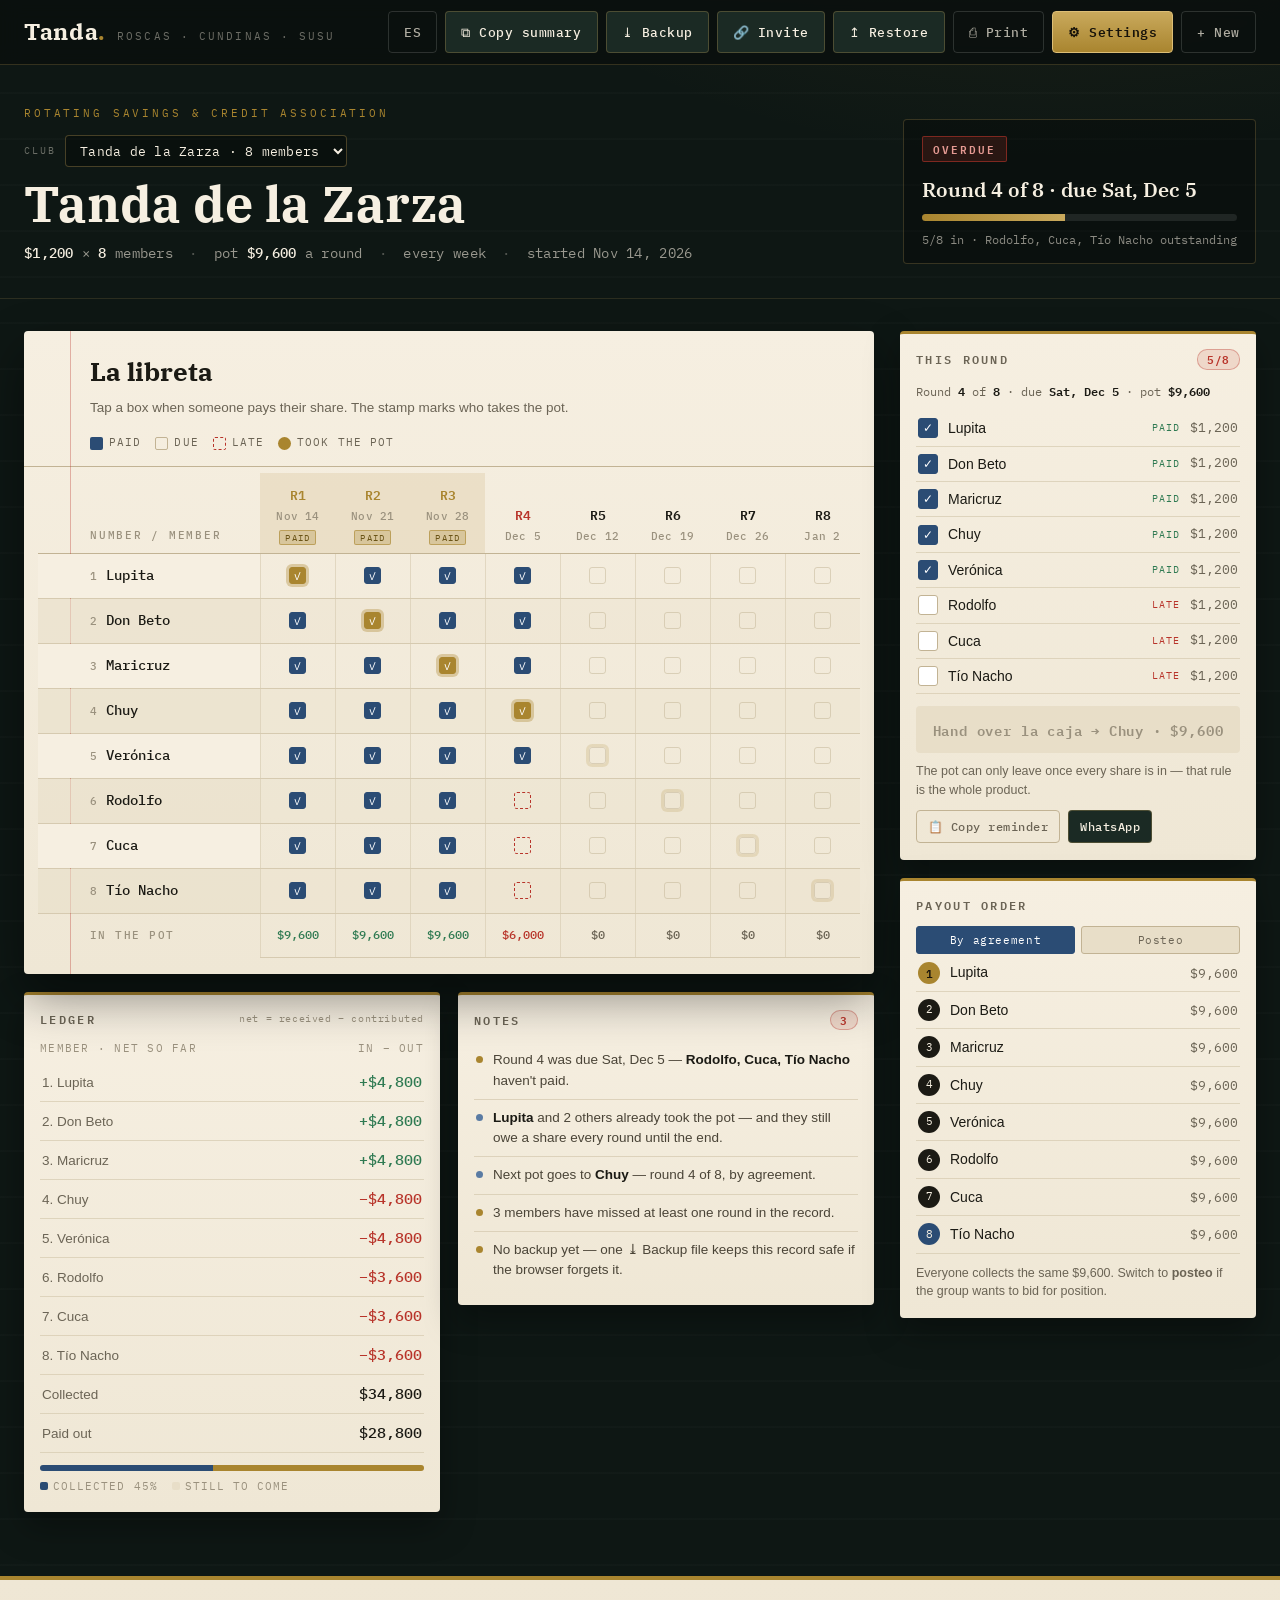
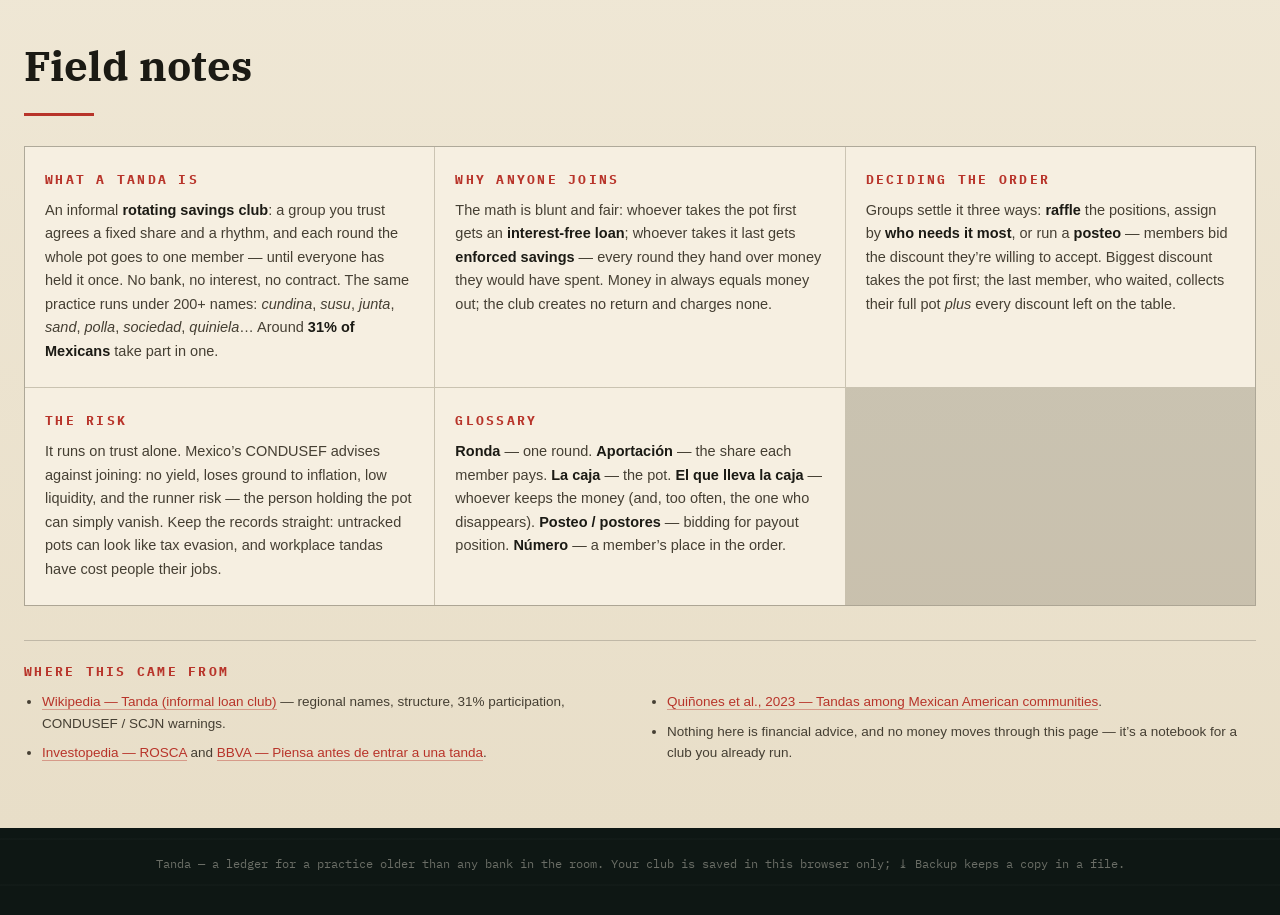
==== commit c1e6cff5: "Make the ledger installable on a phone with a service worker, an offline shell and a share/print pai" ====
--- a/index.html
+++ b/index.html
@@ -8,8 +8,10 @@
 <link rel="preconnect" href="https://fonts.googleapis.com">
 <link rel="preconnect" href="https://fonts.gstatic.com" crossorigin>
 <link href="https://fonts.googleapis.com/css2?family=IBM+Plex+Mono:wght@400;500;600&family=IBM+Plex+Serif:ital,wght@0,600;0,700;1,600&display=swap" rel="stylesheet">
-<link rel="stylesheet" href="styles.css">
+<meta name="theme-color" content="#0e1714">
+<link rel="manifest" href="manifest.webmanifest">
 <link rel="icon" href="data:image/svg+xml,%3Csvg xmlns='http://www.w3.org/2000/svg' viewBox='0 0 32 32'%3E%3Crect width='32' height='32' fill='%230e1714'/%3E%3Ctext x='16' y='23' font-family='monospace' font-size='17' fill='%23a9852f' text-anchor='middle'%3ET%3C/text%3E%3C/svg%3E">
+<link rel="stylesheet" href="styles.css?v=8">
 </head>
 <body>
 
@@ -23,7 +25,9 @@
       <button id="btnLang" class="btn btn-ghost" title="Cambiar a español">ES</button>
       <button id="btnExport" class="btn" data-i18n="nav.export" data-i18n-title="nav.export.t" title="Copy a plain-text summary of the club">⧉ Copy summary</button>
       <button id="btnBackup" class="btn" data-i18n="nav.backup" data-i18n-title="nav.backup.t" title="Download this club as a file you can keep or move">⤓ Backup</button>
+      <button id="btnInvite" class="btn" data-i18n="nav.invite" data-i18n-title="nav.invite.t" title="Make this club shared and copy an invite link for the group">🔗 Invite</button>
       <button id="btnRestore" class="btn" data-i18n="nav.restore" data-i18n-title="nav.restore.t" title="Load a club from a backup file">↥ Restore</button>
+      <button id="btnPrint" class="btn btn-ghost" data-i18n="nav.print" data-i18n-title="nav.print.t" title="Print the libreta">⎙ Print</button>
       <button id="btnSettings" class="btn btn-brass" data-i18n="nav.settings" data-i18n-title="nav.settings.t" title="Club rules, members and payout order">⚙ Settings</button>
       <button id="btnNew" class="btn btn-ghost" data-i18n="nav.new" data-i18n-title="nav.new.t" title="Start a different club">+ New</button>
     </nav>
@@ -34,6 +38,10 @@
   <div class="head-inner">
     <div class="head-left">
       <p class="eyebrow" data-i18n="head.eyebrow">Rotating savings &amp; credit association</p>
+      <label class="club-pick-wrap" id="clubPickWrap" hidden>
+        <span class="club-pick-label" data-i18n="pick.label">Club</span>
+        <select id="clubPick" class="club-pick" title="Switch between your clubs"></select>
+      </label>
       <h1 id="clubName">Tanda</h1>
       <p class="head-meta" id="clubMeta"></p>
     </div>
@@ -216,8 +224,30 @@
 
 <input type="file" id="restoreFile" accept=".json,application/json" hidden aria-hidden="true">
 
+<!-- Join (opened by an invite link) -->
+<div id="joinModal" class="modal" hidden role="dialog" aria-modal="true" aria-labelledby="joinTitle">
+  <div class="modal-card">
+    <header class="modal-head">
+      <div>
+        <p class="eyebrow" data-i18n="join.eyebrow">You are invited</p>
+        <h3 id="joinTitle" data-i18n="join.title">Join this tanda</h3>
+      </div>
+    </header>
+    <div class="modal-body">
+      <p id="joinMeta" class="round-meta"></p>
+      <label class="field">
+        <span data-i18n="join.name">Your name</span>
+        <input type="text" id="joinName" maxlength="24" placeholder="María">
+      </label>
+    </div>
+    <footer class="modal-foot">
+      <button id="btnJoin" class="btn btn-brass" data-i18n="join.go">Join the club</button>
+    </footer>
+  </div>
+</div>
+
 <div id="toast" class="toast" role="status" aria-live="polite"></div>
 
-<script src="app.js?v=2"></script>
+<script src="app.js?v=8"></script>
 </body>
 </html>
--- a/styles.css
+++ b/styles.css
@@ -98,6 +98,22 @@
   font-family:var(--mono); text-transform:uppercase; letter-spacing:.26em;
   font-size:11px; color:var(--brass); margin:0 0 12px;
 }
+.club-pick-wrap{
+  display:inline-flex; align-items:center; gap:9px; margin:0 0 10px;
+}
+.club-pick-label{
+  font-family:var(--mono); text-transform:uppercase; letter-spacing:.2em;
+  font-size:10px; color:rgba(246,239,225,.4);
+}
+.club-pick{
+  font-family:var(--mono); font-size:12.5px; letter-spacing:.02em;
+  color:var(--paper); background:rgba(0,0,0,.3);
+  border:1px solid rgba(201,169,92,.32); border-radius:var(--rad);
+  padding:6px 10px; cursor:pointer; transition:.15s;
+  max-width:340px; text-overflow:ellipsis;
+}
+.club-pick:hover{ border-color:var(--brass-soft); }
+.club-pick:focus{ outline:none; border-color:var(--brass); }
 .head-left h1{
   font-family:var(--serif); font-weight:700; font-size:clamp(30px,4.4vw,50px);
   line-height:1.08; margin:0; color:var(--paper);
@@ -321,6 +337,12 @@
 .mode-btn:hover{ border-color:var(--ink-soft); }
 .mode-btn.on{ background:var(--indigo); border-color:var(--indigo); color:#fff; }
 .mode-hint{ margin:9px 0 0; font-size:12.5px; color:var(--ink-soft); line-height:1.5; }
+
+/* collection reminder */
+.remind-row{ display:flex; gap:8px; margin-top:10px; flex-wrap:wrap; }
+.remind-row a.btn{ display:inline-block; text-decoration:none; }
+.remind-row .btn-ghost{ color:var(--ink-soft); border-color:var(--rule-2); }
+.remind-row .btn-ghost:hover{ color:var(--ink); background:rgba(0,0,0,.05); border-color:var(--ink-soft); }
 
 /* ledger panel */
 .ledger-row{
@@ -457,6 +479,12 @@
   transition:.24s ease; z-index:90; box-shadow:var(--shadow); max-width:min(90vw,520px); text-align:center;
 }
 .toast.show{ opacity:1; transform:translate(-50%, 0); }
+.toast button{
+  background:none; border:none; color:inherit; font:inherit; cursor:pointer;
+  text-decoration:underline; text-underline-offset:3px;
+  padding:0 0 0 12px; opacity:.72; transition:.15s;
+}
+.toast button:hover, .toast button:focus-visible{ opacity:1; }
 
 /* ---------- Responsive ---------- */
 @media (max-width:1080px){
@@ -487,3 +515,30 @@
 @media (prefers-reduced-motion: reduce){
   *{ animation-duration:.01ms !important; transition-duration:.01ms !important; }
 }
+
+/* ---------- Print — the libreta on paper ---------- */
+@media print{
+  @page{ margin:14mm; }
+  *{ -webkit-print-color-adjust:exact; print-color-adjust:exact; }
+  body{ background:#fff; }
+  /* desk chrome never prints */
+  .topbar, .fieldnotes, .toast, #modal, .remind-row, .club-pick-wrap,
+  .payer-btn, .payout-btn, .mode-btn, .th-stamp, .progress, .m-tools{ display:none !important; }
+  /* the paper, not the desk */
+  .headband{ border-color:#c9c3b2; }
+  .head-inner{ padding:0 0 14px; max-width:none; }
+  .eyebrow, .head-meta, .status-sub, .panel-note{ color:#555; }
+  .head-left h1, .status-line, .panel-title, .sheet h2{ color:#111; }
+  .statusbox{ background:none; border:1px solid #c9c3b2; min-width:0; }
+  .status-pill{ border-color:#888; }
+  .layout{ display:block; padding:0; max-width:none; }
+  .col-side{ position:static; }
+  .sheet, .panel{
+    background:none; border:1px solid #c9c3b2; box-shadow:none;
+    margin:0 0 14px; break-inside:avoid; page-break-inside:avoid;
+  }
+  .matrix-scroll{ overflow:visible; }
+  .matrix th, .matrix td{ border-color:#b9b3a2 !important; }
+  .cell .cell-box{ border-color:#8a8474 !important; }
+  .payer-name, .payer-flag, .payer-amt{ color:#222; }
+}
